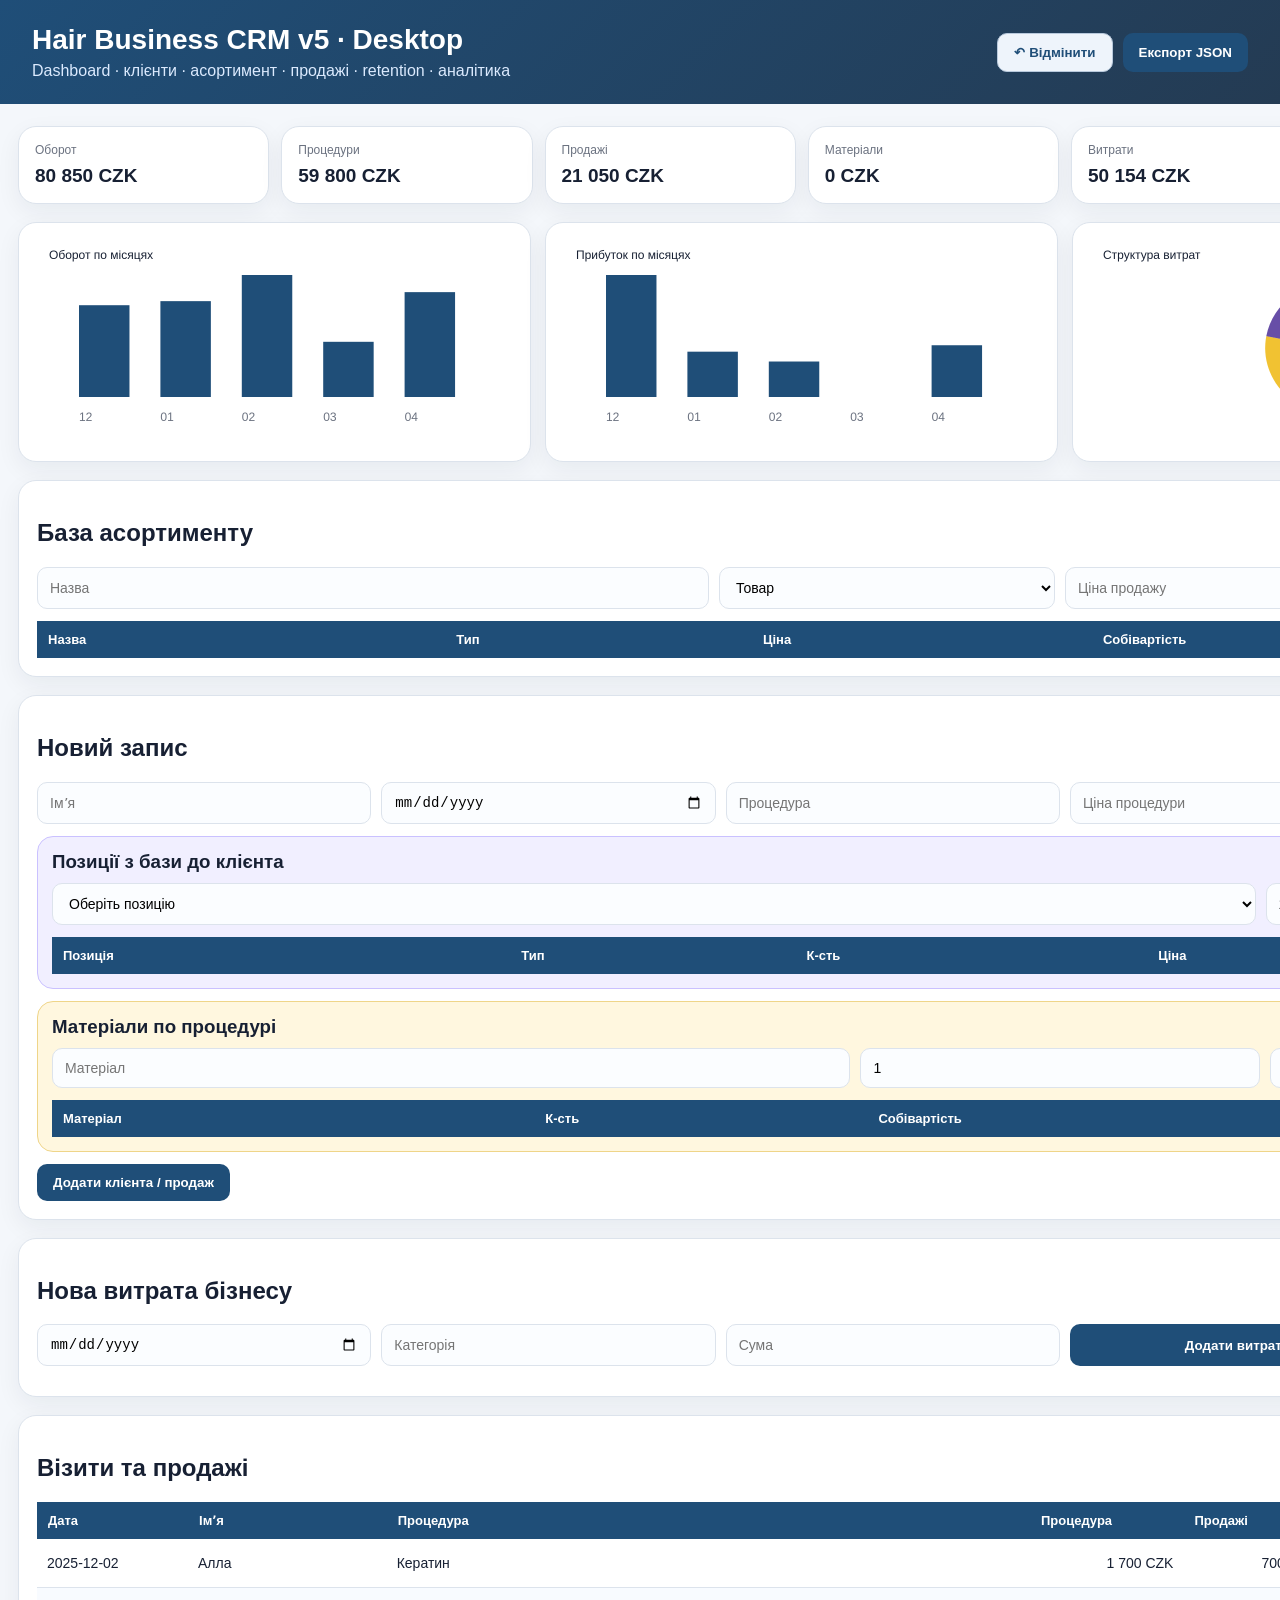
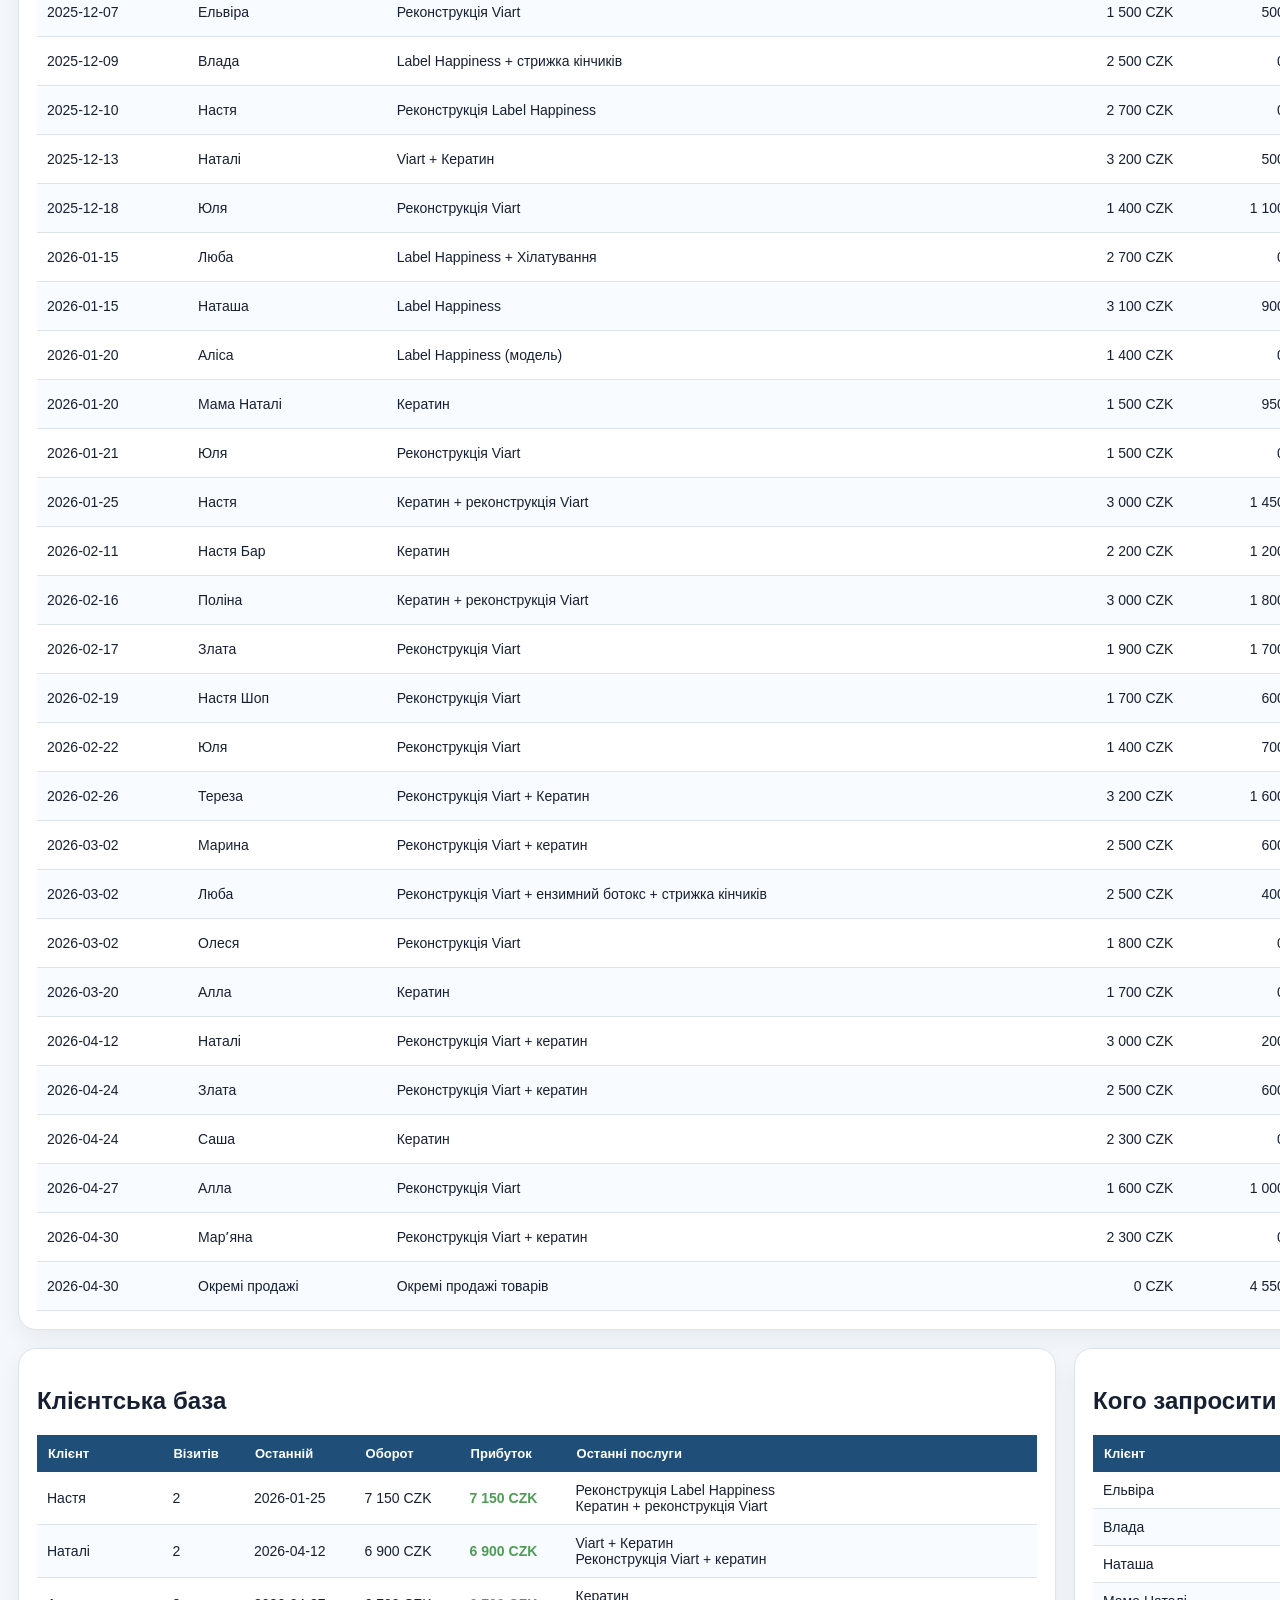
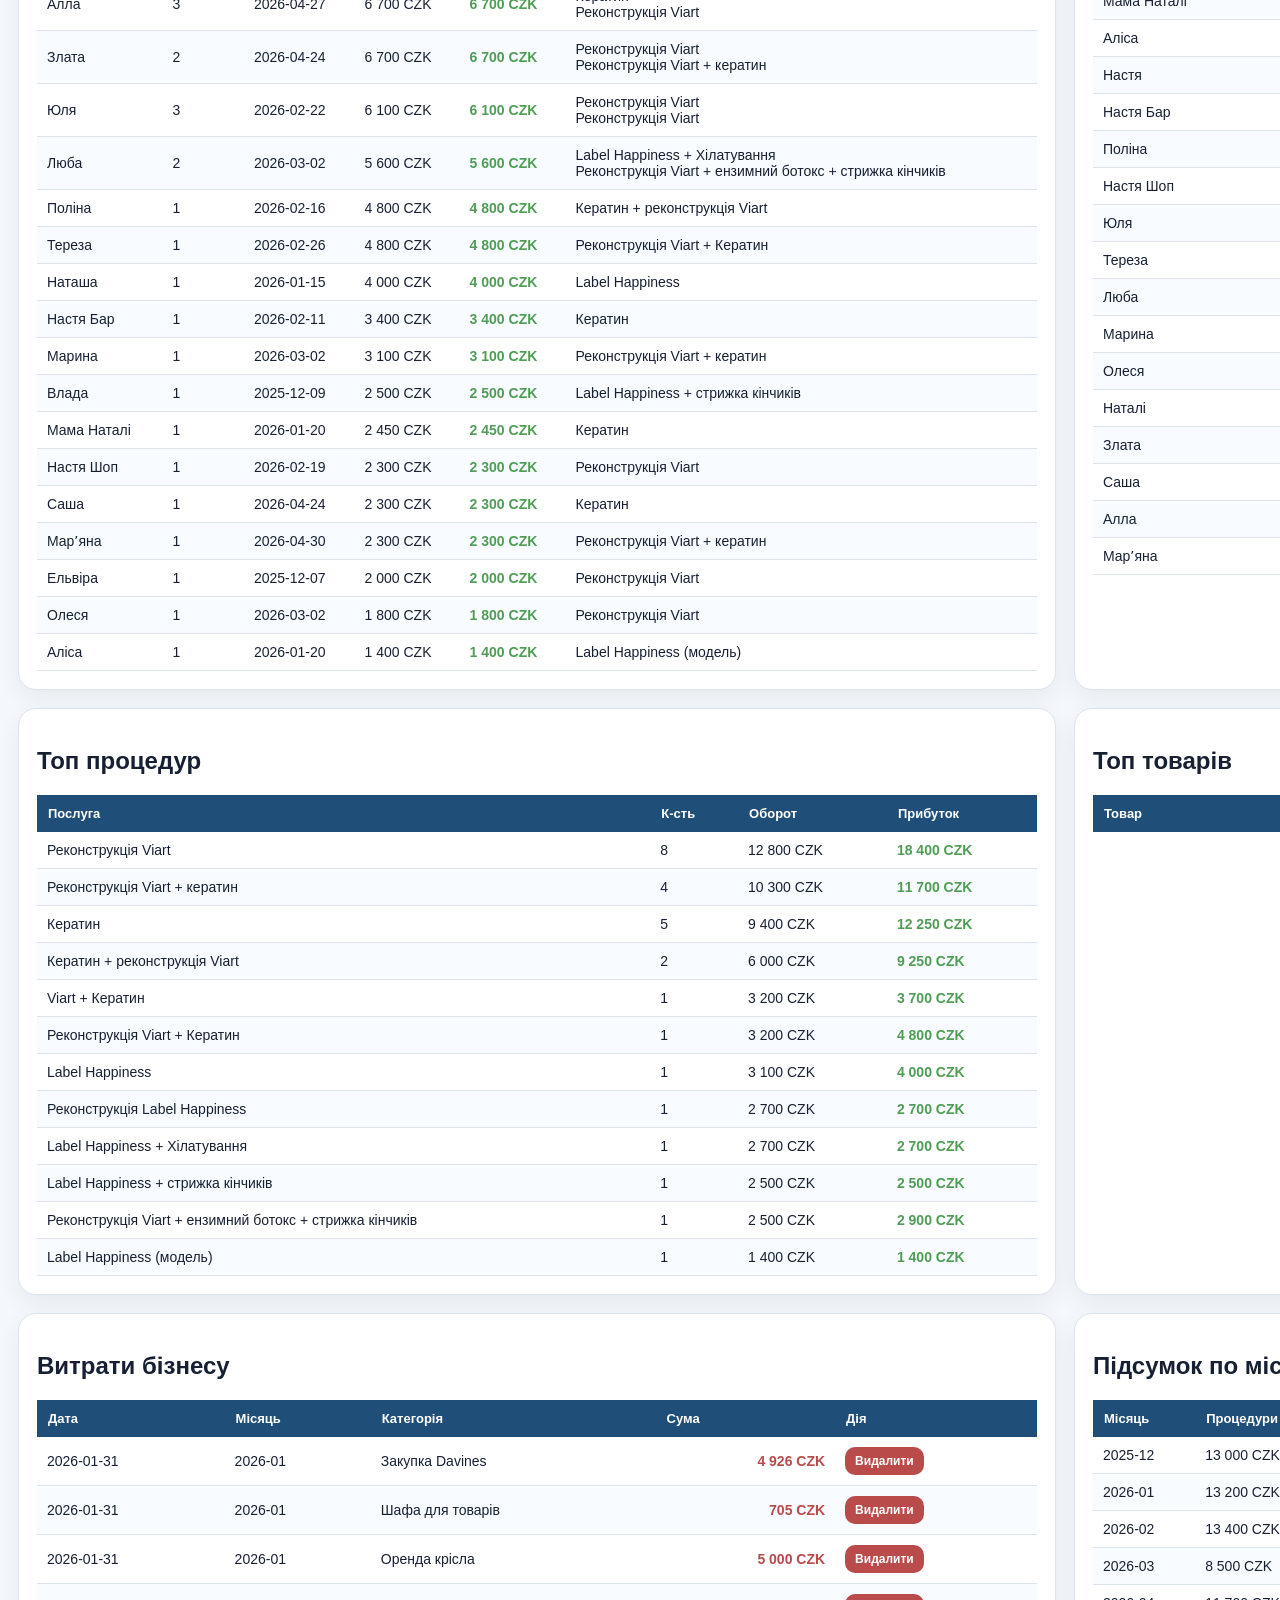
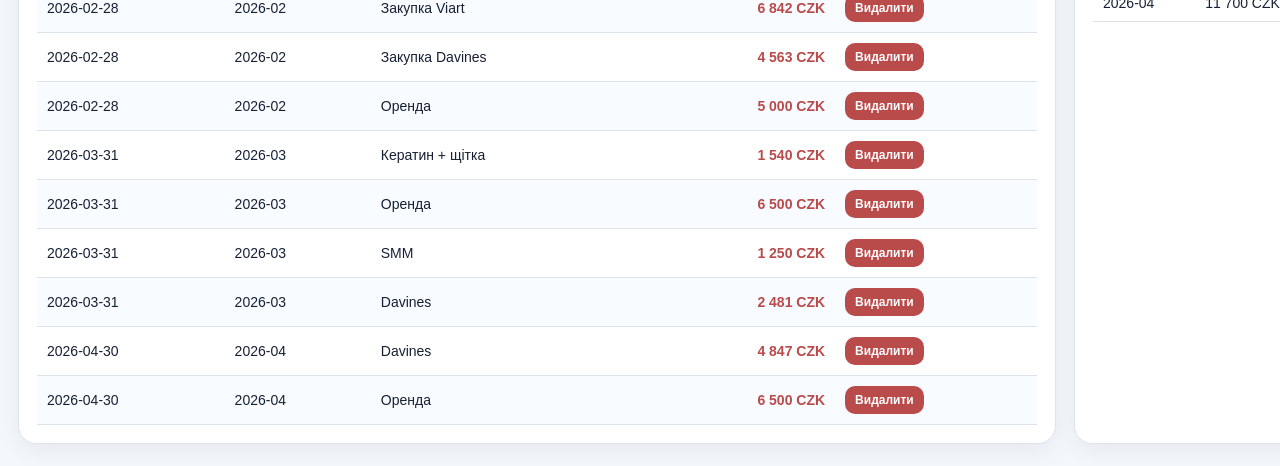
==== desktop.html @ b4997885 "Add files via upload" ====
<!DOCTYPE html>
<html lang="uk"><head><meta charset="UTF-8"><meta name="viewport" content="width=device-width,initial-scale=1.0"><title>Hair CRM Desktop v5</title><link rel="stylesheet" href="style.css"></head>
<body>
<header class="topbar"><div><h1>Hair Business CRM v5 · Desktop</h1><p>Dashboard · клієнти · асортимент · продажі · retention · аналітика</p></div><div class="top-actions"><button id="undoBtn" class="secondary">↶ Відмінити</button><button id="exportBtn">Експорт JSON</button></div></header>
<main class="layout">
<section class="cards">
<div class="card"><span>Оборот</span><strong id="revenue">0</strong></div><div class="card"><span>Процедури</span><strong id="serviceRevenue">0</strong></div><div class="card"><span>Продажі</span><strong id="salesRevenue">0</strong></div><div class="card"><span>Матеріали</span><strong id="visitExpenses">0</strong></div><div class="card"><span>Витрати</span><strong id="expensesTotal">0</strong></div><div class="card"><span>Прибуток</span><strong id="profit">0</strong></div><div class="card"><span>Клієнтів</span><strong id="clientCount">0</strong></div><div class="card"><span>Середній чек</span><strong id="avgCheck">0</strong></div>
</section>

<section class="charts">
<div class="panel chart-card"><canvas id="revenueChart"></canvas></div><div class="panel chart-card"><canvas id="profitChart"></canvas></div><div class="panel chart-card"><canvas id="expensePie"></canvas></div><div class="panel chart-card"><canvas id="clientsChart"></canvas></div>
</section>

<section class="panel">
<div class="table-head"><h2>База асортименту</h2><span class="hint">Додайте товари / послуги / матеріали. База стартує порожньою.</span></div>
<div class="grid catalog-grid"><input id="productName" placeholder="Назва"><select id="productType"><option>Товар</option><option>Послуга</option><option>Матеріал</option></select><input id="productPrice" type="number" placeholder="Ціна продажу"><input id="productCost" type="number" placeholder="Собівартість"><button id="addProduct">+ В базу</button></div>
<div class="table-wrap"><table id="productsTable"><thead><tr><th>Назва</th><th>Тип</th><th>Ціна</th><th>Собівартість</th><th>Дія</th></tr></thead><tbody></tbody></table></div>
</section>

<section class="panel">
<h2>Новий запис</h2>
<div class="grid"><input id="name" list="clientsList" placeholder="Імʼя"><datalist id="clientsList"></datalist><input id="date" type="date"><input id="service" list="servicesList" placeholder="Процедура"><datalist id="servicesList"></datalist><input id="servicePrice" type="number" placeholder="Ціна процедури"><input id="sales" type="number" placeholder="Ручні продажі"><input id="expense" type="number" placeholder="Витрати" readonly></div>
<div class="box items-box"><div class="box-head"><h3>Позиції з бази до клієнта</h3><span id="itemsTotal">0</span></div><div class="grid item-grid"><select id="catalogSelect"></select><input id="catalogQty" type="number" value="1"><button id="addCatalogItem">+ Позиція</button></div><table id="itemsTable"><thead><tr><th>Позиція</th><th>Тип</th><th>К-сть</th><th>Ціна</th><th>Сума</th><th>Дія</th></tr></thead><tbody></tbody></table></div>
<div class="box materials-box"><div class="box-head"><h3>Матеріали по процедурі</h3><span id="materialsTotal">0</span></div><div class="grid material-grid"><input id="materialName" list="materialsList" placeholder="Матеріал"><datalist id="materialsList"></datalist><input id="materialQty" type="number" value="1"><input id="materialCost" type="number" placeholder="Собівартість"><button id="addMaterial">+ Матеріал</button></div><table id="materialsTable"><thead><tr><th>Матеріал</th><th>К-сть</th><th>Собівартість</th><th>Сума</th><th>Дія</th></tr></thead><tbody></tbody></table></div>
<button id="addVisit">Додати клієнта / продаж</button>
</section>

<section class="panel"><h2>Нова витрата бізнесу</h2><div class="grid"><input id="expenseDate" type="date"><input id="expenseCategory" list="expenseCategoriesList" placeholder="Категорія"><datalist id="expenseCategoriesList"></datalist><input id="expenseAmount" type="number" placeholder="Сума"><button id="addExpense">Додати витрату</button></div></section>

<section class="panel"><div class="table-head"><h2>Візити та продажі</h2><input id="search" placeholder="Пошук"></div><div class="table-wrap"><table id="visitsTable"><thead><tr><th>Дата</th><th>Імʼя</th><th>Процедура</th><th>Процедура</th><th>Продажі</th><th>Тотал</th><th>Позиції</th><th>Витрати запису</th><th>Прибуток</th><th>Дія</th></tr></thead><tbody></tbody></table></div></section>

<section class="two-col">
<div class="panel"><h2>Клієнтська база</h2><div class="table-wrap"><table id="clientsTable"><thead><tr><th>Клієнт</th><th>Візитів</th><th>Останній</th><th>Оборот</th><th>Прибуток</th><th>Останні послуги</th></tr></thead><tbody></tbody></table></div></div>
<div class="panel"><h2>Кого запросити повторно</h2><div class="table-wrap"><table id="recallTable"><thead><tr><th>Клієнт</th><th>Останній візит</th><th>Днів минуло</th><th>Візитів</th><th>Оборот</th></tr></thead><tbody></tbody></table></div></div>
</section>

<section class="two-col">
<div class="panel"><h2>Топ процедур</h2><div class="table-wrap"><table id="servicesTable"><thead><tr><th>Послуга</th><th>К-сть</th><th>Оборот</th><th>Прибуток</th></tr></thead><tbody></tbody></table></div></div>
<div class="panel"><h2>Топ товарів</h2><div class="table-wrap"><table id="productStatsTable"><thead><tr><th>Товар</th><th>К-сть</th><th>Оборот</th><th>Маржа</th></tr></thead><tbody></tbody></table></div></div>
</section>

<section class="two-col">
<div class="panel"><h2>Витрати бізнесу</h2><div class="table-wrap"><table id="expensesTable"><thead><tr><th>Дата</th><th>Місяць</th><th>Категорія</th><th>Сума</th><th>Дія</th></tr></thead><tbody></tbody></table></div></div>
<div class="panel"><h2>Підсумок по місяцях</h2><div class="table-wrap"><table id="monthlyTable"><thead><tr><th>Місяць</th><th>Процедури</th><th>Продажі</th><th>Оборот</th><th>Матеріали</th><th>Витрати</th><th>Прибуток</th><th>Записів</th></tr></thead><tbody></tbody></table></div></div>
</section>
</main><script src="data.js"></script><script src="app.js"></script></body></html>
---- style.css ----
:root{--bg:#f4f7fb;--panel:#fff;--ink:#172033;--muted:#6b7280;--blue:#1f4e78;--green:#4f9d55;--red:#b94b4b;--line:#dce3ec;--yellow:#fff7df;--violet:#f1efff}
*{box-sizing:border-box}body{margin:0;font-family:Inter,Arial,sans-serif;background:var(--bg);color:var(--ink)}.topbar{background:linear-gradient(135deg,#1f4e78,#243b53);color:white;padding:24px 32px;display:flex;justify-content:space-between;gap:16px;align-items:center}.topbar h1{margin:0;font-size:28px}.topbar p{margin:6px 0 0;color:#dbeafe}.top-actions{display:flex;gap:10px}
button{border:0;background:var(--blue);color:white;padding:11px 16px;border-radius:10px;font-weight:700;cursor:pointer}button.secondary{background:#eef4fb;color:#1f4e78;border:1px solid #b8c9dc}button.danger{background:#b94b4b;padding:7px 10px;font-size:12px}
.layout{max-width:1440px;margin:22px auto;padding:0 18px;display:grid;gap:18px}.panel,.card{background:var(--panel);border:1px solid var(--line);border-radius:18px;box-shadow:0 8px 24px rgba(23,32,51,.06)}.panel{padding:18px}.grid{display:grid;grid-template-columns:repeat(6,1fr);gap:10px;margin-bottom:12px}.catalog-grid{grid-template-columns:2fr 1fr 1fr 1fr 1fr}.item-grid{grid-template-columns:3fr 1fr 1fr}.material-grid{grid-template-columns:2fr 1fr 1fr 1fr}
input,select{width:100%;padding:11px 12px;border:1px solid var(--line);border-radius:10px;font-size:14px;background:#fbfdff}.cards{display:grid;grid-template-columns:repeat(8,1fr);gap:12px}.card{padding:16px}.card span{display:block;color:var(--muted);font-size:12px;margin-bottom:8px}.card strong{font-size:19px}.charts{display:grid;grid-template-columns:repeat(4,1fr);gap:14px}.chart-card{height:240px}.chart-card canvas{width:100%;height:190px}
.box{border-radius:16px;padding:14px;margin:12px 0}.items-box{background:var(--violet);border:1px solid #cac1ff}.materials-box{background:var(--yellow);border:1px solid #efd589}.box-head{display:flex;justify-content:space-between}.box-head h3{margin:0 0 10px}.box-head span{font-weight:800;color:var(--blue)}
.table-head{display:flex;align-items:center;justify-content:space-between;gap:12px}.table-head input{max-width:320px}.table-wrap{overflow:auto}table{width:100%;border-collapse:collapse;min-width:1000px}th{background:var(--blue);color:white;text-align:left;padding:11px;font-size:13px;position:sticky;top:0}td{padding:10px;border-bottom:1px solid var(--line);font-size:14px}tbody tr:nth-child(even){background:#f8fbff}.money{text-align:right;white-space:nowrap}.negative{color:var(--red);font-weight:800}.positive{color:var(--green);font-weight:800}.note{font-size:12px;color:var(--muted)}.two-col{display:grid;grid-template-columns:1fr 1fr;gap:18px}.hint{color:var(--muted);font-size:13px}
@media(max-width:900px){.topbar{flex-direction:column;align-items:flex-start;padding:18px}.layout{padding:0 12px;margin:14px auto}.grid,.catalog-grid,.item-grid,.material-grid{grid-template-columns:1fr}.cards{grid-template-columns:1fr 1fr}.charts{grid-template-columns:1fr}.two-col{grid-template-columns:1fr}table{min-width:850px}.card strong{font-size:17px}}
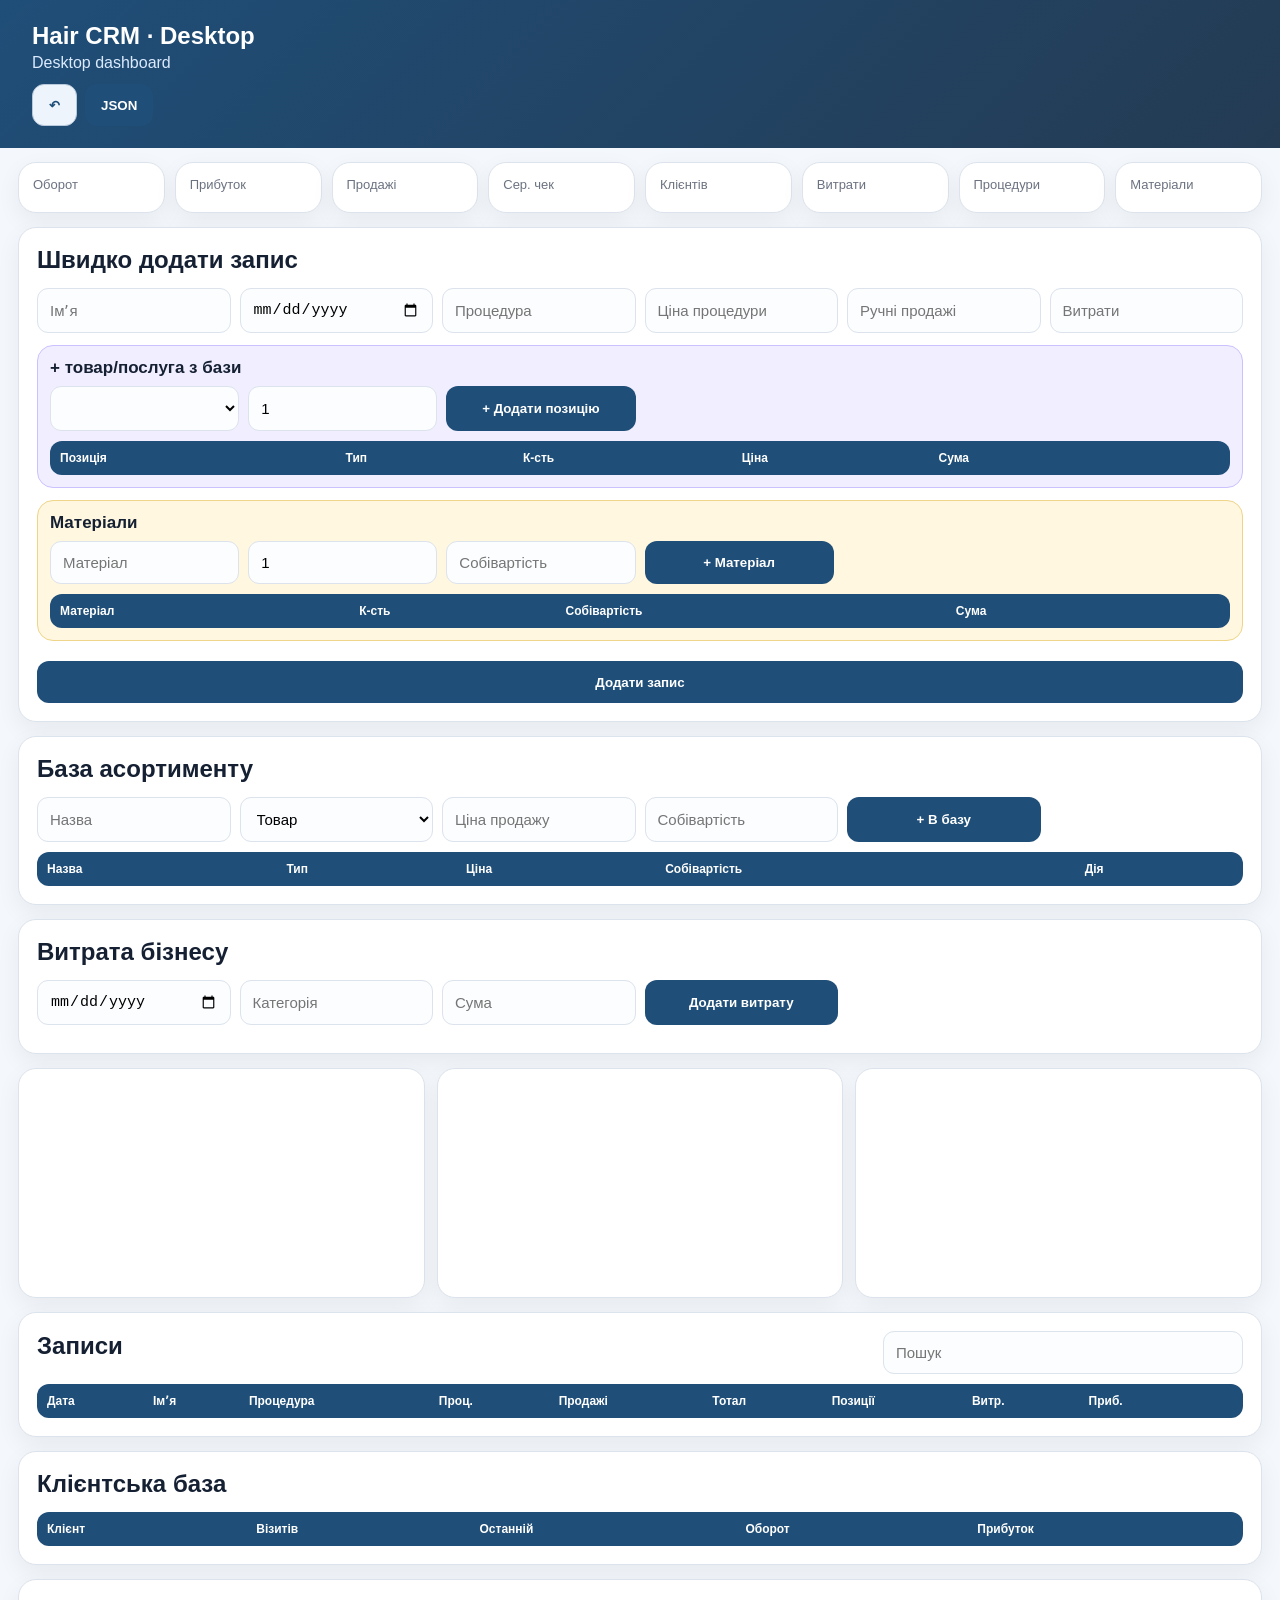
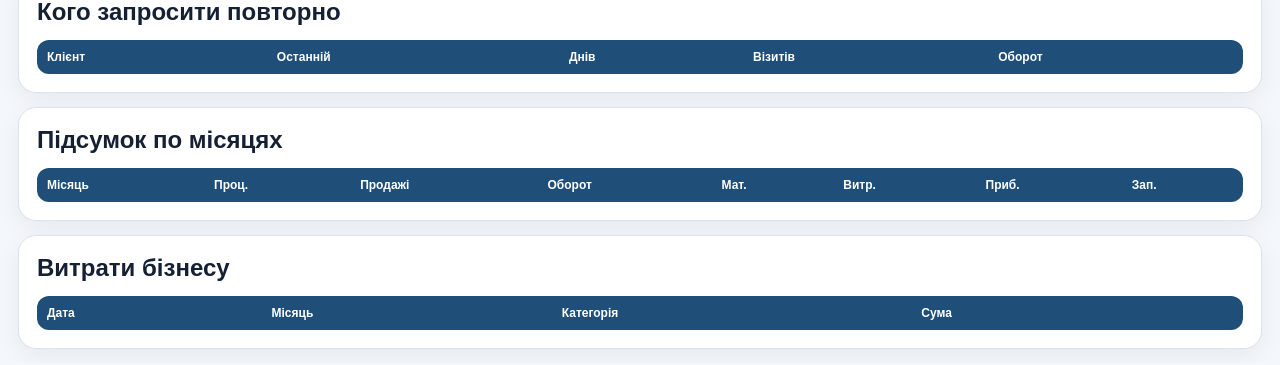
==== commit 0e4b12c7: "Add files via upload" ====
--- a/desktop.html
+++ b/desktop.html
@@ -1,46 +1,17 @@
-<!DOCTYPE html>
-<html lang="uk"><head><meta charset="UTF-8"><meta name="viewport" content="width=device-width,initial-scale=1.0"><title>Hair CRM Desktop v5</title><link rel="stylesheet" href="style.css"></head>
-<body>
-<header class="topbar"><div><h1>Hair Business CRM v5 · Desktop</h1><p>Dashboard · клієнти · асортимент · продажі · retention · аналітика</p></div><div class="top-actions"><button id="undoBtn" class="secondary">↶ Відмінити</button><button id="exportBtn">Експорт JSON</button></div></header>
-<main class="layout">
-<section class="cards">
-<div class="card"><span>Оборот</span><strong id="revenue">0</strong></div><div class="card"><span>Процедури</span><strong id="serviceRevenue">0</strong></div><div class="card"><span>Продажі</span><strong id="salesRevenue">0</strong></div><div class="card"><span>Матеріали</span><strong id="visitExpenses">0</strong></div><div class="card"><span>Витрати</span><strong id="expensesTotal">0</strong></div><div class="card"><span>Прибуток</span><strong id="profit">0</strong></div><div class="card"><span>Клієнтів</span><strong id="clientCount">0</strong></div><div class="card"><span>Середній чек</span><strong id="avgCheck">0</strong></div>
-</section>
-
-<section class="charts">
-<div class="panel chart-card"><canvas id="revenueChart"></canvas></div><div class="panel chart-card"><canvas id="profitChart"></canvas></div><div class="panel chart-card"><canvas id="expensePie"></canvas></div><div class="panel chart-card"><canvas id="clientsChart"></canvas></div>
-</section>
-
-<section class="panel">
-<div class="table-head"><h2>База асортименту</h2><span class="hint">Додайте товари / послуги / матеріали. База стартує порожньою.</span></div>
-<div class="grid catalog-grid"><input id="productName" placeholder="Назва"><select id="productType"><option>Товар</option><option>Послуга</option><option>Матеріал</option></select><input id="productPrice" type="number" placeholder="Ціна продажу"><input id="productCost" type="number" placeholder="Собівартість"><button id="addProduct">+ В базу</button></div>
-<div class="table-wrap"><table id="productsTable"><thead><tr><th>Назва</th><th>Тип</th><th>Ціна</th><th>Собівартість</th><th>Дія</th></tr></thead><tbody></tbody></table></div>
-</section>
-
-<section class="panel">
-<h2>Новий запис</h2>
-<div class="grid"><input id="name" list="clientsList" placeholder="Імʼя"><datalist id="clientsList"></datalist><input id="date" type="date"><input id="service" list="servicesList" placeholder="Процедура"><datalist id="servicesList"></datalist><input id="servicePrice" type="number" placeholder="Ціна процедури"><input id="sales" type="number" placeholder="Ручні продажі"><input id="expense" type="number" placeholder="Витрати" readonly></div>
-<div class="box items-box"><div class="box-head"><h3>Позиції з бази до клієнта</h3><span id="itemsTotal">0</span></div><div class="grid item-grid"><select id="catalogSelect"></select><input id="catalogQty" type="number" value="1"><button id="addCatalogItem">+ Позиція</button></div><table id="itemsTable"><thead><tr><th>Позиція</th><th>Тип</th><th>К-сть</th><th>Ціна</th><th>Сума</th><th>Дія</th></tr></thead><tbody></tbody></table></div>
-<div class="box materials-box"><div class="box-head"><h3>Матеріали по процедурі</h3><span id="materialsTotal">0</span></div><div class="grid material-grid"><input id="materialName" list="materialsList" placeholder="Матеріал"><datalist id="materialsList"></datalist><input id="materialQty" type="number" value="1"><input id="materialCost" type="number" placeholder="Собівартість"><button id="addMaterial">+ Матеріал</button></div><table id="materialsTable"><thead><tr><th>Матеріал</th><th>К-сть</th><th>Собівартість</th><th>Сума</th><th>Дія</th></tr></thead><tbody></tbody></table></div>
-<button id="addVisit">Додати клієнта / продаж</button>
-</section>
-
-<section class="panel"><h2>Нова витрата бізнесу</h2><div class="grid"><input id="expenseDate" type="date"><input id="expenseCategory" list="expenseCategoriesList" placeholder="Категорія"><datalist id="expenseCategoriesList"></datalist><input id="expenseAmount" type="number" placeholder="Сума"><button id="addExpense">Додати витрату</button></div></section>
-
-<section class="panel"><div class="table-head"><h2>Візити та продажі</h2><input id="search" placeholder="Пошук"></div><div class="table-wrap"><table id="visitsTable"><thead><tr><th>Дата</th><th>Імʼя</th><th>Процедура</th><th>Процедура</th><th>Продажі</th><th>Тотал</th><th>Позиції</th><th>Витрати запису</th><th>Прибуток</th><th>Дія</th></tr></thead><tbody></tbody></table></div></section>
-
-<section class="two-col">
-<div class="panel"><h2>Клієнтська база</h2><div class="table-wrap"><table id="clientsTable"><thead><tr><th>Клієнт</th><th>Візитів</th><th>Останній</th><th>Оборот</th><th>Прибуток</th><th>Останні послуги</th></tr></thead><tbody></tbody></table></div></div>
-<div class="panel"><h2>Кого запросити повторно</h2><div class="table-wrap"><table id="recallTable"><thead><tr><th>Клієнт</th><th>Останній візит</th><th>Днів минуло</th><th>Візитів</th><th>Оборот</th></tr></thead><tbody></tbody></table></div></div>
-</section>
-
-<section class="two-col">
-<div class="panel"><h2>Топ процедур</h2><div class="table-wrap"><table id="servicesTable"><thead><tr><th>Послуга</th><th>К-сть</th><th>Оборот</th><th>Прибуток</th></tr></thead><tbody></tbody></table></div></div>
-<div class="panel"><h2>Топ товарів</h2><div class="table-wrap"><table id="productStatsTable"><thead><tr><th>Товар</th><th>К-сть</th><th>Оборот</th><th>Маржа</th></tr></thead><tbody></tbody></table></div></div>
-</section>
-
-<section class="two-col">
-<div class="panel"><h2>Витрати бізнесу</h2><div class="table-wrap"><table id="expensesTable"><thead><tr><th>Дата</th><th>Місяць</th><th>Категорія</th><th>Сума</th><th>Дія</th></tr></thead><tbody></tbody></table></div></div>
-<div class="panel"><h2>Підсумок по місяцях</h2><div class="table-wrap"><table id="monthlyTable"><thead><tr><th>Місяць</th><th>Процедури</th><th>Продажі</th><th>Оборот</th><th>Матеріали</th><th>Витрати</th><th>Прибуток</th><th>Записів</th></tr></thead><tbody></tbody></table></div></div>
-</section>
-</main><script src="data.js"></script><script src="app.js"></script></body></html>+<!DOCTYPE html><html lang='uk'><head><meta charset="UTF-8"><meta name="viewport" content="width=device-width,initial-scale=1.0,viewport-fit=cover"><meta name="apple-mobile-web-app-capable" content="yes"><meta name="apple-mobile-web-app-title" content="Hair CRM"><meta name="theme-color" content="#1f4e78"><link rel="manifest" href="manifest.json"><link rel="stylesheet" href="style.css"><title>Hair CRM v6</title></head><body>
+<header class="appbar"><h1>Hair CRM · Desktop</h1><p>Desktop dashboard</p><div class="top-actions"><button id="undoBtn" class="secondary">↶</button><button id="exportBtn">JSON</button></div></header>
+<nav class="nav"><a href="#top">Головна</a><a href="#new">Запис</a><a href="#catalog">База</a><a href="#clients">Клієнти</a><a href="#stats">Стата</a></nav>
+<main class="layout" id="top"><div id="status" class="status"></div>
+<section class="cards"><div class="card"><span>Оборот</span><strong id="revenue"></strong></div><div class="card"><span>Прибуток</span><strong id="profit"></strong></div><div class="card"><span>Продажі</span><strong id="salesRevenue"></strong></div><div class="card"><span>Сер. чек</span><strong id="avgCheck"></strong></div><div class="card"><span>Клієнтів</span><strong id="clientCount"></strong></div><div class="card"><span>Витрати</span><strong id="expensesTotal"></strong></div><div class="card"><span>Процедури</span><strong id="serviceRevenue"></strong></div><div class="card"><span>Матеріали</span><strong id="visitExpenses"></strong></div></section>
+<section class="panel" id="new"><h2>Швидко додати запис</h2><div class="grid"><input id="name" list="clientsList" placeholder="Імʼя"><datalist id="clientsList"></datalist><input id="date" type="date"><input id="service" list="servicesList" placeholder="Процедура"><datalist id="servicesList"></datalist><input id="servicePrice" type="number" placeholder="Ціна процедури"><input id="sales" type="number" placeholder="Ручні продажі"><input id="expense" type="number" placeholder="Витрати" readonly></div>
+<div class="box items-box"><div class="box-head"><h3>+ товар/послуга з бази</h3><span id="itemsTotal"></span></div><div class="grid"><select id="catalogSelect"></select><input id="catalogQty" type="number" value="1"><button id="addCatalogItem">+ Додати позицію</button></div><div class="table-wrap"><table id="itemsTable"><thead><tr><th>Позиція</th><th>Тип</th><th>К-сть</th><th>Ціна</th><th>Сума</th><th></th></tr></thead><tbody></tbody></table></div></div>
+<div class="box materials-box"><div class="box-head"><h3>Матеріали</h3><span id="materialsTotal"></span></div><div class="grid"><input id="materialName" list="materialsList" placeholder="Матеріал"><datalist id="materialsList"></datalist><input id="materialQty" type="number" value="1"><input id="materialCost" type="number" placeholder="Собівартість"><button id="addMaterial">+ Матеріал</button></div><div class="table-wrap"><table id="materialsTable"><thead><tr><th>Матеріал</th><th>К-сть</th><th>Собівартість</th><th>Сума</th><th></th></tr></thead><tbody></tbody></table></div></div><button id="addVisit" class="full">Додати запис</button></section>
+<section class="panel" id="catalog"><h2>База асортименту</h2><div class="grid"><input id="productName" placeholder="Назва"><select id="productType"><option>Товар</option><option>Послуга</option><option>Матеріал</option></select><input id="productPrice" type="number" placeholder="Ціна продажу"><input id="productCost" type="number" placeholder="Собівартість"><button id="addProduct">+ В базу</button></div><div class="table-wrap"><table id="productsTable"><thead><tr><th>Назва</th><th>Тип</th><th>Ціна</th><th>Собівартість</th><th>Дія</th></tr></thead><tbody></tbody></table></div></section>
+<section class="panel"><h2>Витрата бізнесу</h2><div class="grid"><input id="expenseDate" type="date"><input id="expenseCategory" list="expenseCategoriesList" placeholder="Категорія"><datalist id="expenseCategoriesList"></datalist><input id="expenseAmount" type="number" placeholder="Сума"><button id="addExpense">Додати витрату</button></div></section>
+<section class="charts" id="stats"><div class="panel chart-card"><canvas id="revenueChart"></canvas></div><div class="panel chart-card"><canvas id="profitChart"></canvas></div><div class="panel chart-card"><canvas id="clientsChart"></canvas></div></section>
+<section class="panel"><div class="table-head"><h2>Записи</h2><input id="search" placeholder="Пошук"></div><div class="table-wrap"><table id="visitsTable"><thead><tr><th>Дата</th><th>Імʼя</th><th>Процедура</th><th>Проц.</th><th>Продажі</th><th>Тотал</th><th>Позиції</th><th>Витр.</th><th>Приб.</th><th></th></tr></thead><tbody></tbody></table></div></section>
+<section class="panel" id="clients"><h2>Клієнтська база</h2><div class="table-wrap"><table id="clientsTable"><thead><tr><th>Клієнт</th><th>Візитів</th><th>Останній</th><th>Оборот</th><th>Прибуток</th></tr></thead><tbody></tbody></table></div></section>
+<section class="panel"><h2>Кого запросити повторно</h2><div class="table-wrap"><table id="recallTable"><thead><tr><th>Клієнт</th><th>Останній</th><th>Днів</th><th>Візитів</th><th>Оборот</th></tr></thead><tbody></tbody></table></div></section>
+<section class="panel"><h2>Підсумок по місяцях</h2><div class="table-wrap"><table id="monthlyTable"><thead><tr><th>Місяць</th><th>Проц.</th><th>Продажі</th><th>Оборот</th><th>Мат.</th><th>Витр.</th><th>Приб.</th><th>Зап.</th></tr></thead><tbody></tbody></table></div></section>
+<section class="panel"><h2>Витрати бізнесу</h2><div class="table-wrap"><table id="expensesTable"><thead><tr><th>Дата</th><th>Місяць</th><th>Категорія</th><th>Сума</th><th></th></tr></thead><tbody></tbody></table></div></section></main><script src="data.js"></script><script src="app.js"></script>
+</body></html>
--- a/style.css
+++ b/style.css
@@ -1,9 +1,4 @@
 
-:root{--bg:#f4f7fb;--panel:#fff;--ink:#172033;--muted:#6b7280;--blue:#1f4e78;--green:#4f9d55;--red:#b94b4b;--line:#dce3ec;--yellow:#fff7df;--violet:#f1efff}
-*{box-sizing:border-box}body{margin:0;font-family:Inter,Arial,sans-serif;background:var(--bg);color:var(--ink)}.topbar{background:linear-gradient(135deg,#1f4e78,#243b53);color:white;padding:24px 32px;display:flex;justify-content:space-between;gap:16px;align-items:center}.topbar h1{margin:0;font-size:28px}.topbar p{margin:6px 0 0;color:#dbeafe}.top-actions{display:flex;gap:10px}
-button{border:0;background:var(--blue);color:white;padding:11px 16px;border-radius:10px;font-weight:700;cursor:pointer}button.secondary{background:#eef4fb;color:#1f4e78;border:1px solid #b8c9dc}button.danger{background:#b94b4b;padding:7px 10px;font-size:12px}
-.layout{max-width:1440px;margin:22px auto;padding:0 18px;display:grid;gap:18px}.panel,.card{background:var(--panel);border:1px solid var(--line);border-radius:18px;box-shadow:0 8px 24px rgba(23,32,51,.06)}.panel{padding:18px}.grid{display:grid;grid-template-columns:repeat(6,1fr);gap:10px;margin-bottom:12px}.catalog-grid{grid-template-columns:2fr 1fr 1fr 1fr 1fr}.item-grid{grid-template-columns:3fr 1fr 1fr}.material-grid{grid-template-columns:2fr 1fr 1fr 1fr}
-input,select{width:100%;padding:11px 12px;border:1px solid var(--line);border-radius:10px;font-size:14px;background:#fbfdff}.cards{display:grid;grid-template-columns:repeat(8,1fr);gap:12px}.card{padding:16px}.card span{display:block;color:var(--muted);font-size:12px;margin-bottom:8px}.card strong{font-size:19px}.charts{display:grid;grid-template-columns:repeat(4,1fr);gap:14px}.chart-card{height:240px}.chart-card canvas{width:100%;height:190px}
-.box{border-radius:16px;padding:14px;margin:12px 0}.items-box{background:var(--violet);border:1px solid #cac1ff}.materials-box{background:var(--yellow);border:1px solid #efd589}.box-head{display:flex;justify-content:space-between}.box-head h3{margin:0 0 10px}.box-head span{font-weight:800;color:var(--blue)}
-.table-head{display:flex;align-items:center;justify-content:space-between;gap:12px}.table-head input{max-width:320px}.table-wrap{overflow:auto}table{width:100%;border-collapse:collapse;min-width:1000px}th{background:var(--blue);color:white;text-align:left;padding:11px;font-size:13px;position:sticky;top:0}td{padding:10px;border-bottom:1px solid var(--line);font-size:14px}tbody tr:nth-child(even){background:#f8fbff}.money{text-align:right;white-space:nowrap}.negative{color:var(--red);font-weight:800}.positive{color:var(--green);font-weight:800}.note{font-size:12px;color:var(--muted)}.two-col{display:grid;grid-template-columns:1fr 1fr;gap:18px}.hint{color:var(--muted);font-size:13px}
-@media(max-width:900px){.topbar{flex-direction:column;align-items:flex-start;padding:18px}.layout{padding:0 12px;margin:14px auto}.grid,.catalog-grid,.item-grid,.material-grid{grid-template-columns:1fr}.cards{grid-template-columns:1fr 1fr}.charts{grid-template-columns:1fr}.two-col{grid-template-columns:1fr}table{min-width:850px}.card strong{font-size:17px}}
+:root{--bg:#f4f7fb;--panel:#fff;--ink:#152033;--muted:#6b7280;--blue:#1f4e78;--green:#328a43;--red:#b94b4b;--line:#dce3ec;--violet:#f1efff;--yellow:#fff7df}
+*{box-sizing:border-box}body{margin:0;font-family:-apple-system,BlinkMacSystemFont,Arial,sans-serif;background:var(--bg);color:var(--ink);padding-bottom:86px}.appbar{position:sticky;top:0;z-index:9;background:linear-gradient(135deg,#1f4e78,#243b53);color:white;padding:18px 16px}.appbar h1{margin:0;font-size:24px}.appbar p{margin:4px 0 12px;color:#dbeafe}.top-actions{display:flex;gap:8px}.layout{max-width:1380px;margin:14px auto;padding:0 12px;display:grid;gap:14px}.panel,.card{background:white;border:1px solid var(--line);border-radius:18px;box-shadow:0 8px 24px rgba(23,32,51,.06)}.panel{padding:18px}.panel h2{margin:0 0 14px;font-size:24px}.cards{display:grid;grid-template-columns:repeat(2,1fr);gap:10px}.card{padding:14px}.card span{display:block;color:var(--muted);font-size:13px;margin-bottom:6px}.card strong{font-size:17px}button{border:0;background:var(--blue);color:white;padding:12px 16px;border-radius:12px;font-weight:800;cursor:pointer;min-height:42px}button.secondary{background:#eef4fb;color:#1f4e78;border:1px solid #b8c9dc}button.danger{background:var(--red);padding:8px 10px;min-height:34px}button.full{width:100%;margin-top:8px}.grid{display:grid;grid-template-columns:1fr;gap:9px;margin-bottom:10px}input,select{width:100%;padding:12px;border:1px solid var(--line);border-radius:11px;background:#fbfdff;font-size:15px}.box{border-radius:16px;padding:12px;margin:12px 0}.items-box{background:var(--violet);border:1px solid #cac1ff}.materials-box{background:var(--yellow);border:1px solid #efd589}.box-head{display:flex;justify-content:space-between;align-items:center}.box-head h3{margin:0 0 8px;font-size:17px}.box-head span{font-weight:900;color:var(--blue)}.table-wrap{overflow:auto;border-radius:12px}table{width:100%;border-collapse:collapse;min-width:800px}th{background:var(--blue);color:white;text-align:left;padding:10px;font-size:12px;position:sticky;top:0}td{padding:10px;border-bottom:1px solid var(--line);font-size:13px}tbody tr:nth-child(even){background:#f8fbff}.positive{color:var(--green);font-weight:800}.negative{color:var(--red);font-weight:800}.note{font-size:12px;color:var(--muted)}.status{display:none;background:#eaf7ef;border:1px solid #b7e1c3;color:#155724;padding:10px;border-radius:12px;font-weight:700}.nav{position:fixed;left:10px;right:10px;bottom:10px;z-index:50;background:rgba(20,32,50,.94);backdrop-filter:blur(14px);border-radius:24px;padding:8px;display:grid;grid-template-columns:repeat(5,1fr);gap:4px;box-shadow:0 8px 25px rgba(0,0,0,.25)}.nav a{color:white;text-decoration:none;text-align:center;font-size:12px;padding:9px 4px;border-radius:16px}.nav a:hover{background:rgba(255,255,255,.16)}.charts{display:grid;grid-template-columns:1fr;gap:12px}.chart-card{height:230px}.chart-card canvas{width:100%;height:190px}.table-head{display:flex;justify-content:space-between;align-items:center;gap:10px;margin-bottom:10px}.table-head input{max-width:360px}
+@media(min-width:900px){body{padding-bottom:0}.appbar{padding:22px 32px}.layout{padding:0 18px}.cards{grid-template-columns:repeat(8,1fr)}.grid{grid-template-columns:repeat(6,1fr)}.charts{grid-template-columns:repeat(3,1fr)}.two-col{display:grid;grid-template-columns:1fr 1fr;gap:18px}.nav{display:none}}
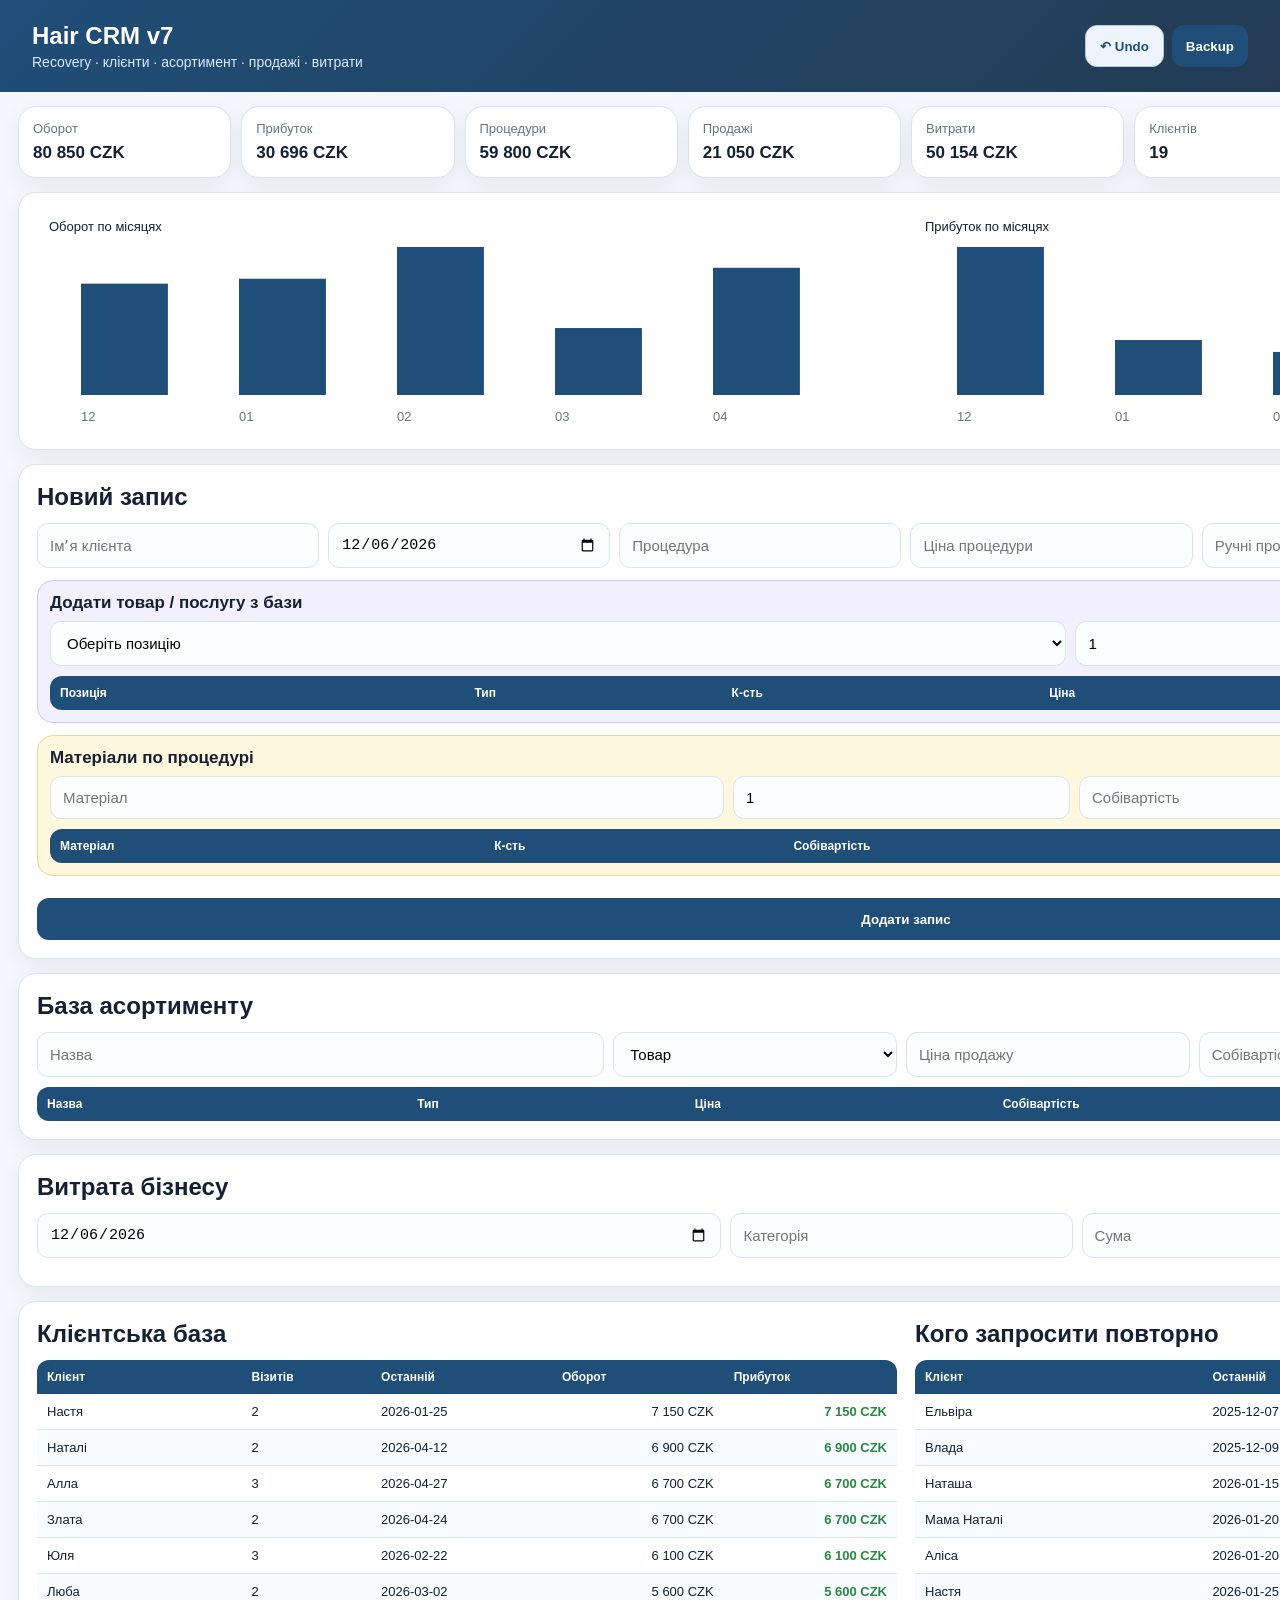
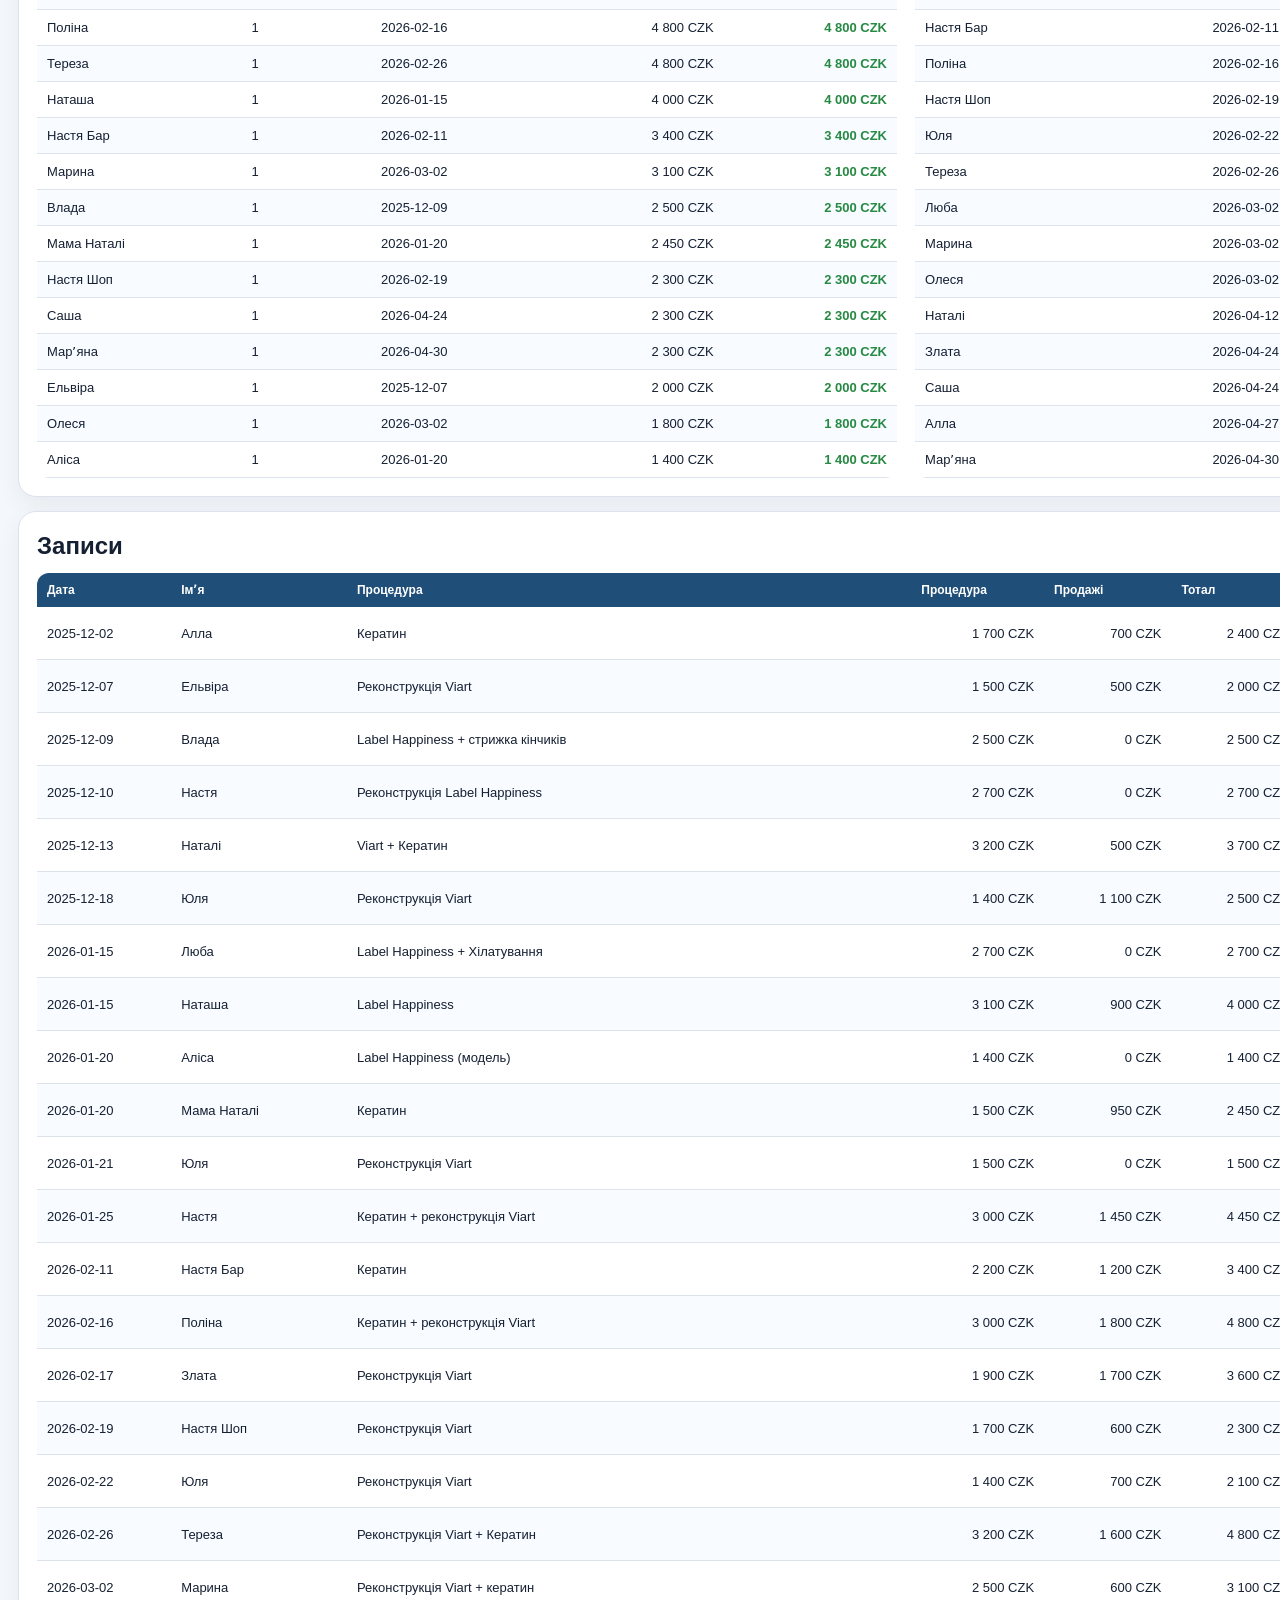
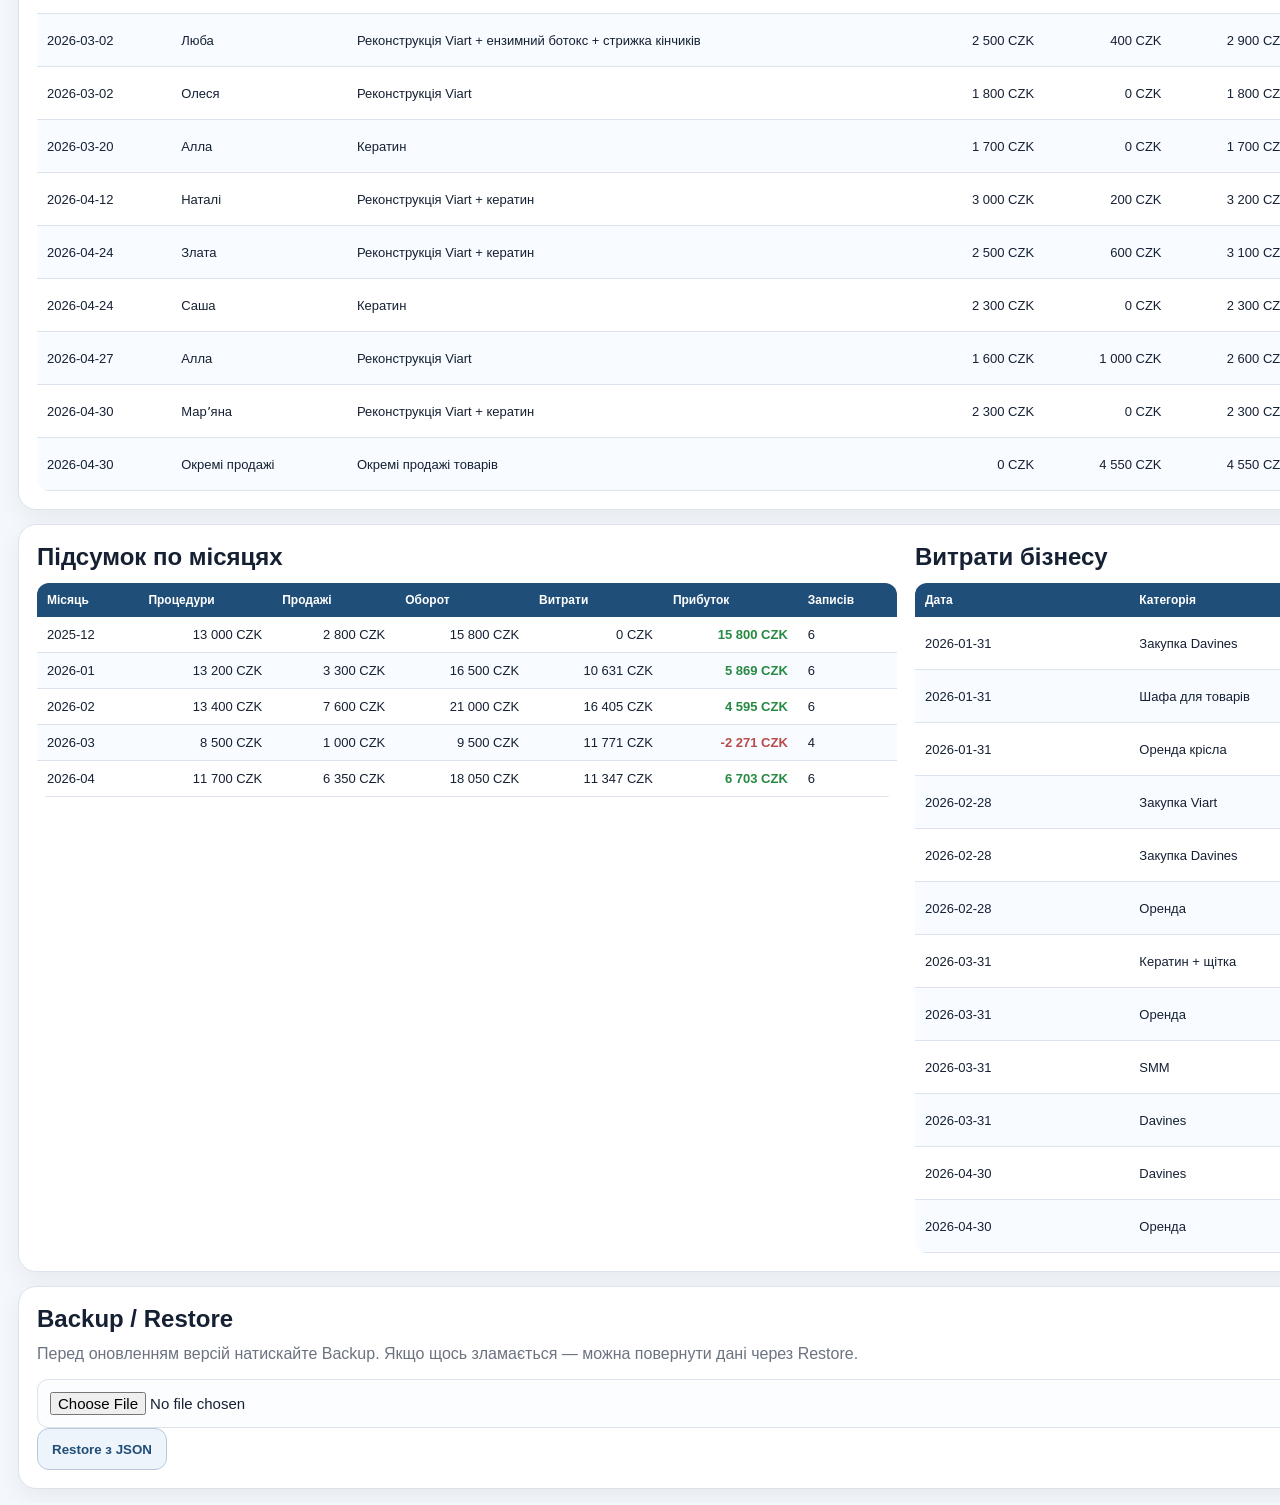
==== commit 7a41c2dc: "Add files via upload" ====
--- a/desktop.html
+++ b/desktop.html
@@ -1,17 +1,168 @@
-<!DOCTYPE html><html lang='uk'><head><meta charset="UTF-8"><meta name="viewport" content="width=device-width,initial-scale=1.0,viewport-fit=cover"><meta name="apple-mobile-web-app-capable" content="yes"><meta name="apple-mobile-web-app-title" content="Hair CRM"><meta name="theme-color" content="#1f4e78"><link rel="manifest" href="manifest.json"><link rel="stylesheet" href="style.css"><title>Hair CRM v6</title></head><body>
-<header class="appbar"><h1>Hair CRM · Desktop</h1><p>Desktop dashboard</p><div class="top-actions"><button id="undoBtn" class="secondary">↶</button><button id="exportBtn">JSON</button></div></header>
-<nav class="nav"><a href="#top">Головна</a><a href="#new">Запис</a><a href="#catalog">База</a><a href="#clients">Клієнти</a><a href="#stats">Стата</a></nav>
-<main class="layout" id="top"><div id="status" class="status"></div>
-<section class="cards"><div class="card"><span>Оборот</span><strong id="revenue"></strong></div><div class="card"><span>Прибуток</span><strong id="profit"></strong></div><div class="card"><span>Продажі</span><strong id="salesRevenue"></strong></div><div class="card"><span>Сер. чек</span><strong id="avgCheck"></strong></div><div class="card"><span>Клієнтів</span><strong id="clientCount"></strong></div><div class="card"><span>Витрати</span><strong id="expensesTotal"></strong></div><div class="card"><span>Процедури</span><strong id="serviceRevenue"></strong></div><div class="card"><span>Матеріали</span><strong id="visitExpenses"></strong></div></section>
-<section class="panel" id="new"><h2>Швидко додати запис</h2><div class="grid"><input id="name" list="clientsList" placeholder="Імʼя"><datalist id="clientsList"></datalist><input id="date" type="date"><input id="service" list="servicesList" placeholder="Процедура"><datalist id="servicesList"></datalist><input id="servicePrice" type="number" placeholder="Ціна процедури"><input id="sales" type="number" placeholder="Ручні продажі"><input id="expense" type="number" placeholder="Витрати" readonly></div>
-<div class="box items-box"><div class="box-head"><h3>+ товар/послуга з бази</h3><span id="itemsTotal"></span></div><div class="grid"><select id="catalogSelect"></select><input id="catalogQty" type="number" value="1"><button id="addCatalogItem">+ Додати позицію</button></div><div class="table-wrap"><table id="itemsTable"><thead><tr><th>Позиція</th><th>Тип</th><th>К-сть</th><th>Ціна</th><th>Сума</th><th></th></tr></thead><tbody></tbody></table></div></div>
-<div class="box materials-box"><div class="box-head"><h3>Матеріали</h3><span id="materialsTotal"></span></div><div class="grid"><input id="materialName" list="materialsList" placeholder="Матеріал"><datalist id="materialsList"></datalist><input id="materialQty" type="number" value="1"><input id="materialCost" type="number" placeholder="Собівартість"><button id="addMaterial">+ Матеріал</button></div><div class="table-wrap"><table id="materialsTable"><thead><tr><th>Матеріал</th><th>К-сть</th><th>Собівартість</th><th>Сума</th><th></th></tr></thead><tbody></tbody></table></div></div><button id="addVisit" class="full">Додати запис</button></section>
-<section class="panel" id="catalog"><h2>База асортименту</h2><div class="grid"><input id="productName" placeholder="Назва"><select id="productType"><option>Товар</option><option>Послуга</option><option>Матеріал</option></select><input id="productPrice" type="number" placeholder="Ціна продажу"><input id="productCost" type="number" placeholder="Собівартість"><button id="addProduct">+ В базу</button></div><div class="table-wrap"><table id="productsTable"><thead><tr><th>Назва</th><th>Тип</th><th>Ціна</th><th>Собівартість</th><th>Дія</th></tr></thead><tbody></tbody></table></div></section>
-<section class="panel"><h2>Витрата бізнесу</h2><div class="grid"><input id="expenseDate" type="date"><input id="expenseCategory" list="expenseCategoriesList" placeholder="Категорія"><datalist id="expenseCategoriesList"></datalist><input id="expenseAmount" type="number" placeholder="Сума"><button id="addExpense">Додати витрату</button></div></section>
-<section class="charts" id="stats"><div class="panel chart-card"><canvas id="revenueChart"></canvas></div><div class="panel chart-card"><canvas id="profitChart"></canvas></div><div class="panel chart-card"><canvas id="clientsChart"></canvas></div></section>
-<section class="panel"><div class="table-head"><h2>Записи</h2><input id="search" placeholder="Пошук"></div><div class="table-wrap"><table id="visitsTable"><thead><tr><th>Дата</th><th>Імʼя</th><th>Процедура</th><th>Проц.</th><th>Продажі</th><th>Тотал</th><th>Позиції</th><th>Витр.</th><th>Приб.</th><th></th></tr></thead><tbody></tbody></table></div></section>
-<section class="panel" id="clients"><h2>Клієнтська база</h2><div class="table-wrap"><table id="clientsTable"><thead><tr><th>Клієнт</th><th>Візитів</th><th>Останній</th><th>Оборот</th><th>Прибуток</th></tr></thead><tbody></tbody></table></div></section>
-<section class="panel"><h2>Кого запросити повторно</h2><div class="table-wrap"><table id="recallTable"><thead><tr><th>Клієнт</th><th>Останній</th><th>Днів</th><th>Візитів</th><th>Оборот</th></tr></thead><tbody></tbody></table></div></section>
-<section class="panel"><h2>Підсумок по місяцях</h2><div class="table-wrap"><table id="monthlyTable"><thead><tr><th>Місяць</th><th>Проц.</th><th>Продажі</th><th>Оборот</th><th>Мат.</th><th>Витр.</th><th>Приб.</th><th>Зап.</th></tr></thead><tbody></tbody></table></div></section>
-<section class="panel"><h2>Витрати бізнесу</h2><div class="table-wrap"><table id="expensesTable"><thead><tr><th>Дата</th><th>Місяць</th><th>Категорія</th><th>Сума</th><th></th></tr></thead><tbody></tbody></table></div></section></main><script src="data.js"></script><script src="app.js"></script>
-</body></html>+<!doctype html>
+<html lang="uk">
+<head>
+<meta charset="utf-8">
+<meta name="viewport" content="width=device-width,initial-scale=1,viewport-fit=cover">
+<meta name="apple-mobile-web-app-capable" content="yes">
+<meta name="apple-mobile-web-app-title" content="Hair CRM">
+<meta name="theme-color" content="#1f4e78">
+<link rel="manifest" href="manifest.json">
+<link rel="stylesheet" href="style.css">
+<title>Hair CRM v7 Recovery</title>
+</head>
+<body>
+<header class="top">
+  <div>
+    <h1>Hair CRM v7</h1>
+    <p>Recovery · клієнти · асортимент · продажі · витрати</p>
+  </div>
+  <div class="top-actions">
+    <button id="undoBtn" class="ghost">↶ Undo</button>
+    <button id="exportBtn">Backup</button>
+  </div>
+</header>
+
+<nav class="bottom-nav">
+  <a href="#dashboard">Дашборд</a>
+  <a href="#entry">Запис</a>
+  <a href="#catalog">База</a>
+  <a href="#clients">Клієнти</a>
+  <a href="#tables">Таблиці</a>
+</nav>
+
+<main id="dashboard" class="wrap">
+  <div id="toast" class="toast"></div>
+
+  <section class="cards">
+    <div class="card"><span>Оборот</span><b id="kRevenue">0</b></div>
+    <div class="card"><span>Прибуток</span><b id="kProfit">0</b></div>
+    <div class="card"><span>Процедури</span><b id="kServices">0</b></div>
+    <div class="card"><span>Продажі</span><b id="kSales">0</b></div>
+    <div class="card"><span>Витрати</span><b id="kExpenses">0</b></div>
+    <div class="card"><span>Клієнтів</span><b id="kClients">0</b></div>
+    <div class="card"><span>Сер. чек</span><b id="kAvg">0</b></div>
+    <div class="card"><span>Записів</span><b id="kVisits">0</b></div>
+  </section>
+
+  <section class="panel charts">
+    <canvas id="revenueChart"></canvas>
+    <canvas id="profitChart"></canvas>
+  </section>
+
+  <section id="entry" class="panel">
+    <h2>Новий запис</h2>
+    <div class="form-grid">
+      <input id="visitName" list="clientsList" placeholder="Імʼя клієнта">
+      <datalist id="clientsList"></datalist>
+      <input id="visitDate" type="date">
+      <input id="visitService" list="servicesList" placeholder="Процедура">
+      <datalist id="servicesList"></datalist>
+      <input id="visitServicePrice" type="number" placeholder="Ціна процедури">
+      <input id="visitManualSales" type="number" placeholder="Ручні продажі">
+    </div>
+
+    <div class="subbox purple">
+      <div class="subhead"><h3>Додати товар / послугу з бази</h3><b id="draftItemsTotal">0 CZK</b></div>
+      <div class="form-grid three">
+        <select id="catalogSelect"></select>
+        <input id="catalogQty" type="number" value="1" min="1">
+        <button id="addCatalogItem">+ Додати позицію</button>
+      </div>
+      <div class="table-wrap mini">
+        <table id="draftItemsTable"><thead><tr><th>Позиція</th><th>Тип</th><th>К-сть</th><th>Ціна</th><th>Сума</th><th></th></tr></thead><tbody></tbody></table>
+      </div>
+    </div>
+
+    <div class="subbox yellow">
+      <div class="subhead"><h3>Матеріали по процедурі</h3><b id="draftMaterialsTotal">0 CZK</b></div>
+      <div class="form-grid four">
+        <input id="matName" list="materialsList" placeholder="Матеріал">
+        <datalist id="materialsList"></datalist>
+        <input id="matQty" type="number" value="1" min="1">
+        <input id="matCost" type="number" placeholder="Собівартість">
+        <button id="addMaterial">+ Матеріал</button>
+      </div>
+      <div class="table-wrap mini">
+        <table id="draftMaterialsTable"><thead><tr><th>Матеріал</th><th>К-сть</th><th>Собівартість</th><th>Сума</th><th></th></tr></thead><tbody></tbody></table>
+      </div>
+    </div>
+
+    <button id="addVisit" class="primary-wide">Додати запис</button>
+  </section>
+
+  <section id="catalog" class="panel">
+    <h2>База асортименту</h2>
+    <div class="form-grid five">
+      <input id="productName" placeholder="Назва">
+      <select id="productType">
+        <option value="Товар">Товар</option>
+        <option value="Послуга">Послуга</option>
+        <option value="Матеріал">Матеріал</option>
+      </select>
+      <input id="productPrice" type="number" placeholder="Ціна продажу">
+      <input id="productCost" type="number" placeholder="Собівартість">
+      <button id="addProduct">+ В базу</button>
+    </div>
+    <div class="table-wrap">
+      <table id="productsTable"><thead><tr><th>Назва</th><th>Тип</th><th>Ціна</th><th>Собівартість</th><th></th></tr></thead><tbody></tbody></table>
+    </div>
+  </section>
+
+  <section class="panel">
+    <h2>Витрата бізнесу</h2>
+    <div class="form-grid four">
+      <input id="expenseDate" type="date">
+      <input id="expenseCategory" list="expenseCats" placeholder="Категорія">
+      <datalist id="expenseCats"></datalist>
+      <input id="expenseAmount" type="number" placeholder="Сума">
+      <button id="addExpense">Додати витрату</button>
+    </div>
+  </section>
+
+  <section id="clients" class="panel two">
+    <div>
+      <h2>Клієнтська база</h2>
+      <div class="table-wrap"><table id="clientsTable"><thead><tr><th>Клієнт</th><th>Візитів</th><th>Останній</th><th>Оборот</th><th>Прибуток</th></tr></thead><tbody></tbody></table></div>
+    </div>
+    <div>
+      <h2>Кого запросити повторно</h2>
+      <div class="table-wrap"><table id="recallTable"><thead><tr><th>Клієнт</th><th>Останній</th><th>Днів</th><th>Візитів</th></tr></thead><tbody></tbody></table></div>
+    </div>
+  </section>
+
+  <section id="tables" class="panel">
+    <div class="section-head">
+      <h2>Записи</h2>
+      <input id="search" placeholder="Пошук">
+    </div>
+    <div class="table-wrap"><table id="visitsTable"><thead><tr><th>Дата</th><th>Імʼя</th><th>Процедура</th><th>Процедура</th><th>Продажі</th><th>Тотал</th><th>Позиції</th><th>Витрати запису</th><th>Прибуток</th><th></th></tr></thead><tbody></tbody></table></div>
+  </section>
+
+  <section class="panel two">
+    <div>
+      <h2>Підсумок по місяцях</h2>
+      <div class="table-wrap"><table id="monthlyTable"><thead><tr><th>Місяць</th><th>Процедури</th><th>Продажі</th><th>Оборот</th><th>Витрати</th><th>Прибуток</th><th>Записів</th></tr></thead><tbody></tbody></table></div>
+    </div>
+    <div>
+      <h2>Витрати бізнесу</h2>
+      <div class="table-wrap"><table id="expensesTable"><thead><tr><th>Дата</th><th>Категорія</th><th>Сума</th><th></th></tr></thead><tbody></tbody></table></div>
+    </div>
+  </section>
+
+  <section class="panel backup">
+    <h2>Backup / Restore</h2>
+    <p>Перед оновленням версій натискайте Backup. Якщо щось зламається — можна повернути дані через Restore.</p>
+    <input id="importFile" type="file" accept="application/json">
+    <button id="importBtn" class="ghost">Restore з JSON</button>
+  </section>
+</main>
+
+<script src="data.js"></script>
+<script src="app.js"></script>
+<script>
+if ('serviceWorker' in navigator) {
+  navigator.serviceWorker.register('./service-worker.js').catch(()=>{});
+}
+</script>
+</body>
+</html>
--- a/style.css
+++ b/style.css
@@ -1,4 +1,10 @@
-
-:root{--bg:#f4f7fb;--panel:#fff;--ink:#152033;--muted:#6b7280;--blue:#1f4e78;--green:#328a43;--red:#b94b4b;--line:#dce3ec;--violet:#f1efff;--yellow:#fff7df}
-*{box-sizing:border-box}body{margin:0;font-family:-apple-system,BlinkMacSystemFont,Arial,sans-serif;background:var(--bg);color:var(--ink);padding-bottom:86px}.appbar{position:sticky;top:0;z-index:9;background:linear-gradient(135deg,#1f4e78,#243b53);color:white;padding:18px 16px}.appbar h1{margin:0;font-size:24px}.appbar p{margin:4px 0 12px;color:#dbeafe}.top-actions{display:flex;gap:8px}.layout{max-width:1380px;margin:14px auto;padding:0 12px;display:grid;gap:14px}.panel,.card{background:white;border:1px solid var(--line);border-radius:18px;box-shadow:0 8px 24px rgba(23,32,51,.06)}.panel{padding:18px}.panel h2{margin:0 0 14px;font-size:24px}.cards{display:grid;grid-template-columns:repeat(2,1fr);gap:10px}.card{padding:14px}.card span{display:block;color:var(--muted);font-size:13px;margin-bottom:6px}.card strong{font-size:17px}button{border:0;background:var(--blue);color:white;padding:12px 16px;border-radius:12px;font-weight:800;cursor:pointer;min-height:42px}button.secondary{background:#eef4fb;color:#1f4e78;border:1px solid #b8c9dc}button.danger{background:var(--red);padding:8px 10px;min-height:34px}button.full{width:100%;margin-top:8px}.grid{display:grid;grid-template-columns:1fr;gap:9px;margin-bottom:10px}input,select{width:100%;padding:12px;border:1px solid var(--line);border-radius:11px;background:#fbfdff;font-size:15px}.box{border-radius:16px;padding:12px;margin:12px 0}.items-box{background:var(--violet);border:1px solid #cac1ff}.materials-box{background:var(--yellow);border:1px solid #efd589}.box-head{display:flex;justify-content:space-between;align-items:center}.box-head h3{margin:0 0 8px;font-size:17px}.box-head span{font-weight:900;color:var(--blue)}.table-wrap{overflow:auto;border-radius:12px}table{width:100%;border-collapse:collapse;min-width:800px}th{background:var(--blue);color:white;text-align:left;padding:10px;font-size:12px;position:sticky;top:0}td{padding:10px;border-bottom:1px solid var(--line);font-size:13px}tbody tr:nth-child(even){background:#f8fbff}.positive{color:var(--green);font-weight:800}.negative{color:var(--red);font-weight:800}.note{font-size:12px;color:var(--muted)}.status{display:none;background:#eaf7ef;border:1px solid #b7e1c3;color:#155724;padding:10px;border-radius:12px;font-weight:700}.nav{position:fixed;left:10px;right:10px;bottom:10px;z-index:50;background:rgba(20,32,50,.94);backdrop-filter:blur(14px);border-radius:24px;padding:8px;display:grid;grid-template-columns:repeat(5,1fr);gap:4px;box-shadow:0 8px 25px rgba(0,0,0,.25)}.nav a{color:white;text-decoration:none;text-align:center;font-size:12px;padding:9px 4px;border-radius:16px}.nav a:hover{background:rgba(255,255,255,.16)}.charts{display:grid;grid-template-columns:1fr;gap:12px}.chart-card{height:230px}.chart-card canvas{width:100%;height:190px}.table-head{display:flex;justify-content:space-between;align-items:center;gap:10px;margin-bottom:10px}.table-head input{max-width:360px}
-@media(min-width:900px){body{padding-bottom:0}.appbar{padding:22px 32px}.layout{padding:0 18px}.cards{grid-template-columns:repeat(8,1fr)}.grid{grid-template-columns:repeat(6,1fr)}.charts{grid-template-columns:repeat(3,1fr)}.two-col{display:grid;grid-template-columns:1fr 1fr;gap:18px}.nav{display:none}}
+:root{--bg:#f4f7fb;--panel:#fff;--ink:#152033;--muted:#6b7280;--blue:#1f4e78;--blue2:#243b53;--line:#dce3ec;--green:#278a43;--red:#b94b4b;--violet:#f2efff;--yellow:#fff8df}
+*{box-sizing:border-box}html{scroll-behavior:smooth}body{margin:0;background:var(--bg);font-family:-apple-system,BlinkMacSystemFont,Inter,Arial,sans-serif;color:var(--ink);padding-bottom:82px}
+.top{position:sticky;top:0;z-index:20;display:flex;justify-content:space-between;align-items:center;gap:12px;padding:18px 16px;background:linear-gradient(135deg,var(--blue),var(--blue2));color:#fff}.top h1{margin:0;font-size:24px}.top p{margin:4px 0 0;color:#dbeafe;font-size:14px}.top-actions{display:flex;gap:8px}
+button{border:0;background:var(--blue);color:#fff;border-radius:12px;padding:11px 14px;font-weight:800;cursor:pointer;min-height:42px}button.ghost{background:#eef4fb;color:var(--blue);border:1px solid #b8c9dc}.primary-wide{width:100%;margin-top:10px}button.danger{background:var(--red);padding:7px 10px;min-height:32px}
+.wrap{max-width:1420px;margin:14px auto;padding:0 12px;display:grid;gap:14px}.panel,.card{background:#fff;border:1px solid var(--line);border-radius:18px;box-shadow:0 8px 24px rgba(23,32,51,.06)}.panel{padding:16px}.panel h2{margin:0 0 12px;font-size:24px}.cards{display:grid;grid-template-columns:repeat(2,1fr);gap:10px}.card{padding:14px}.card span{display:block;color:var(--muted);font-size:13px;margin-bottom:7px}.card b{font-size:17px}
+.form-grid{display:grid;grid-template-columns:1fr;gap:9px;margin-bottom:10px}.subbox{padding:12px;border-radius:16px;margin:12px 0}.purple{background:var(--violet);border:1px solid #cfc5ff}.yellow{background:var(--yellow);border:1px solid #ead693}.subhead{display:flex;justify-content:space-between;align-items:center;gap:8px}.subhead h3{margin:0 0 8px;font-size:17px}.subhead b{color:var(--blue)}
+input,select{width:100%;padding:12px;border:1px solid var(--line);border-radius:11px;background:#fbfdff;font-size:15px}.table-wrap{overflow:auto;border-radius:12px}table{width:100%;border-collapse:collapse;min-width:860px}table.mini{min-width:720px}th{background:var(--blue);color:#fff;text-align:left;padding:10px;font-size:12px;position:sticky;top:0}td{padding:10px;border-bottom:1px solid var(--line);font-size:13px}tbody tr:nth-child(even){background:#f8fbff}.money{text-align:right;white-space:nowrap}.note{font-size:12px;color:var(--muted)}.positive{color:var(--green);font-weight:800}.negative{color:var(--red);font-weight:800}
+.bottom-nav{position:fixed;left:10px;right:10px;bottom:10px;z-index:60;background:rgba(20,32,50,.94);backdrop-filter:blur(14px);border-radius:24px;padding:8px;display:grid;grid-template-columns:repeat(5,1fr);gap:4px;box-shadow:0 8px 25px rgba(0,0,0,.25)}.bottom-nav a{color:#fff;text-decoration:none;text-align:center;font-size:12px;padding:9px 4px;border-radius:16px}.bottom-nav a:hover{background:rgba(255,255,255,.16)}
+.section-head{display:flex;justify-content:space-between;align-items:center;gap:10px}.section-head input{max-width:340px}.toast{display:none;background:#eaf7ef;border:1px solid #b7e1c3;color:#155724;padding:10px;border-radius:12px;font-weight:700}.charts{display:grid;grid-template-columns:1fr;gap:14px}.charts canvas{width:100%;height:220px}.backup p{margin-top:0;color:var(--muted)}
+@media(min-width:900px){body{padding-bottom:0}.top{padding:22px 32px}.wrap{padding:0 18px}.cards{grid-template-columns:repeat(8,1fr)}.form-grid{grid-template-columns:repeat(6,1fr)}.form-grid.three{grid-template-columns:3fr 1fr 1fr}.form-grid.four{grid-template-columns:2fr 1fr 1fr 1fr}.form-grid.five{grid-template-columns:2fr 1fr 1fr 1fr 1fr}.two{display:grid;grid-template-columns:1fr 1fr;gap:18px}.charts{grid-template-columns:1fr 1fr}.bottom-nav{display:none}.panel{padding:18px}}
